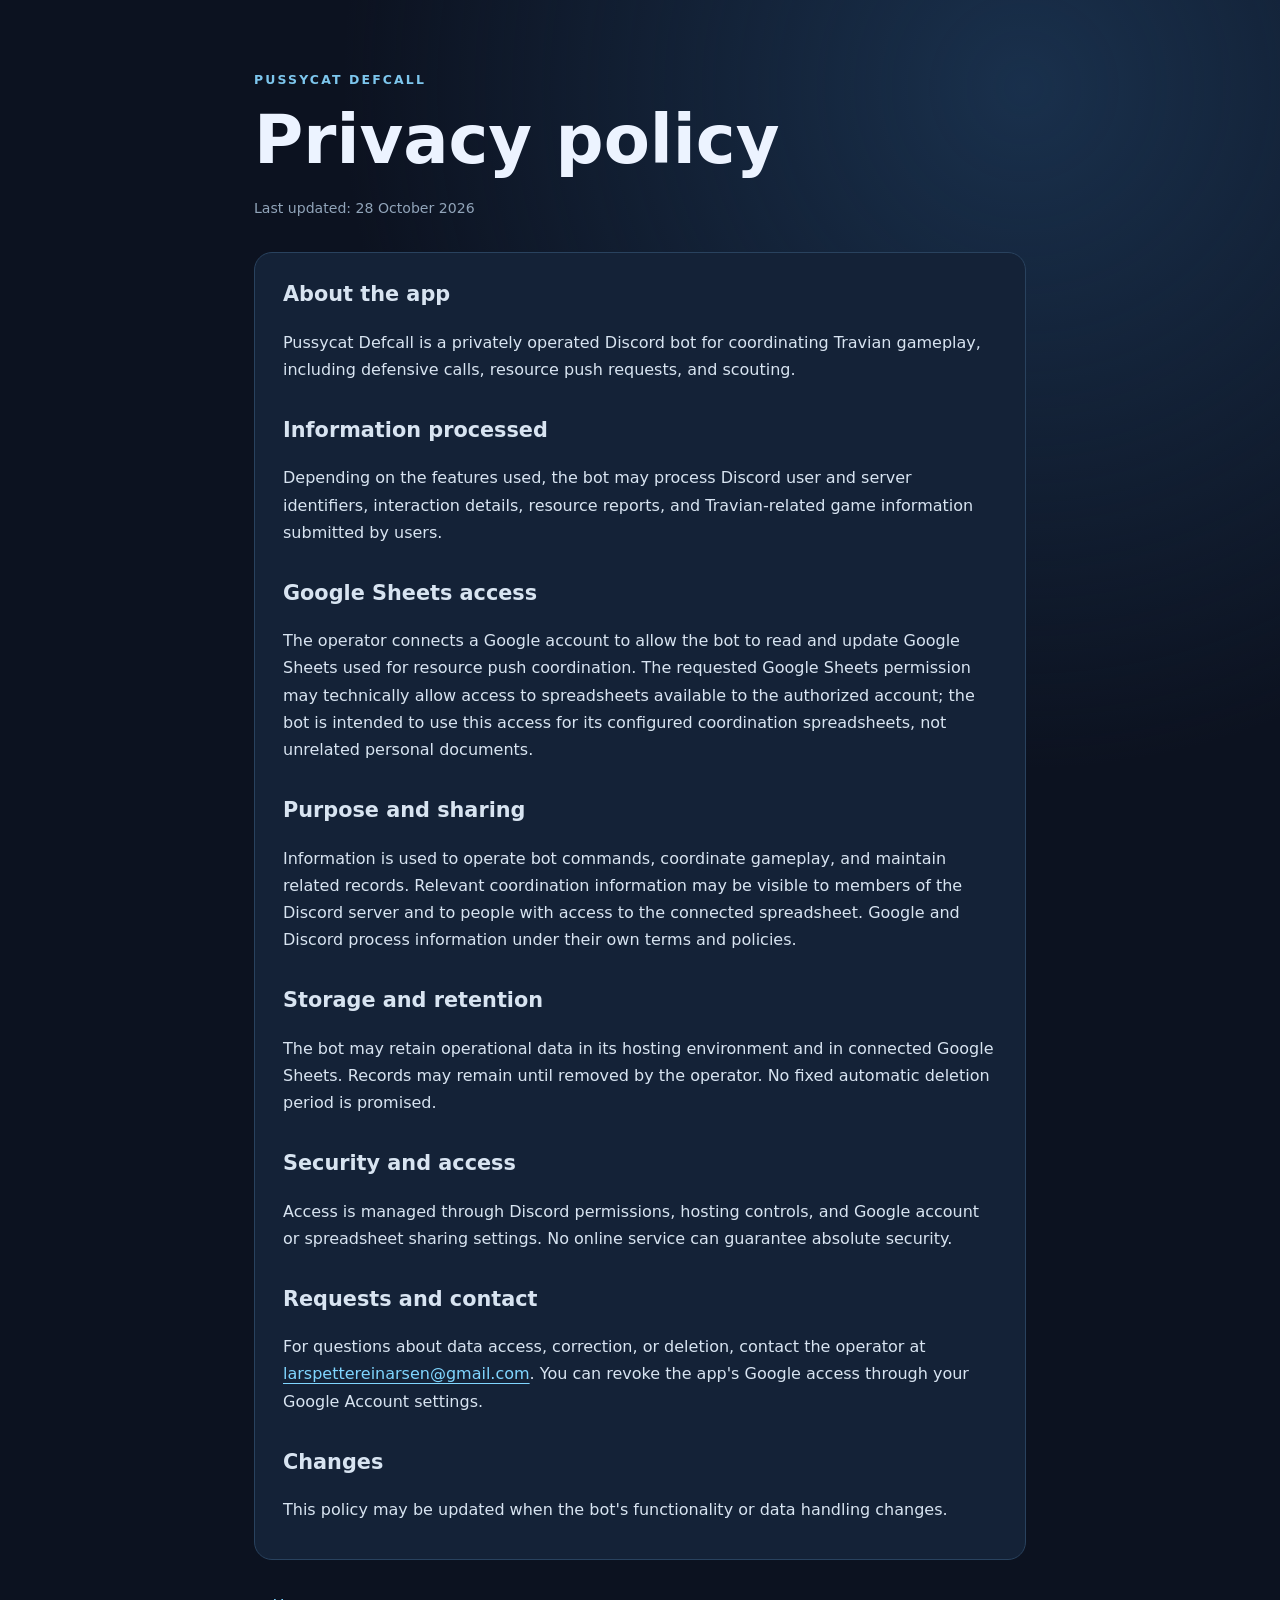
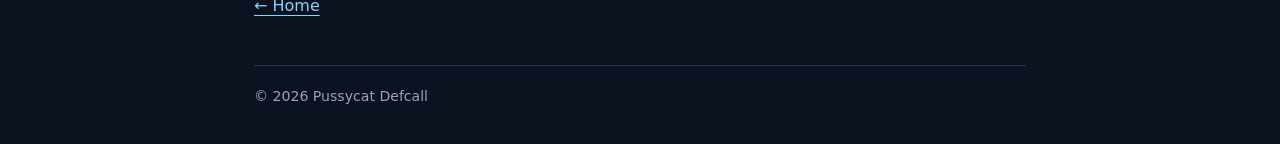
==== privacy.html @ 3d17c468 "Add files via upload" ====
<!doctype html>
<html lang="en"><head><meta charset="utf-8"><meta name="viewport" content="width=device-width,initial-scale=1"><meta name="description" content="Privacy policy for Pussycat Defcall."><title>Privacy Policy · Pussycat Defcall</title><link rel="stylesheet" href="style.css"></head><body><main class="wrap"><div class="eyebrow">PUSSYCAT DEFCALL</div><h1>Privacy policy</h1><p class="muted">Last updated: 28 October 2026</p><section class="panel"><h2>About the app</h2><p>Pussycat Defcall is a privately operated Discord bot for coordinating Travian gameplay, including defensive calls, resource push requests, and scouting.</p><h2>Information processed</h2><p>Depending on the features used, the bot may process Discord user and server identifiers, interaction details, resource reports, and Travian-related game information submitted by users.</p><h2>Google Sheets access</h2><p>The operator connects a Google account to allow the bot to read and update Google Sheets used for resource push coordination. The requested Google Sheets permission may technically allow access to spreadsheets available to the authorized account; the bot is intended to use this access for its configured coordination spreadsheets, not unrelated personal documents.</p><h2>Purpose and sharing</h2><p>Information is used to operate bot commands, coordinate gameplay, and maintain related records. Relevant coordination information may be visible to members of the Discord server and to people with access to the connected spreadsheet. Google and Discord process information under their own terms and policies.</p><h2>Storage and retention</h2><p>The bot may retain operational data in its hosting environment and in connected Google Sheets. Records may remain until removed by the operator. No fixed automatic deletion period is promised.</p><h2>Security and access</h2><p>Access is managed through Discord permissions, hosting controls, and Google account or spreadsheet sharing settings. No online service can guarantee absolute security.</p><h2>Requests and contact</h2><p>For questions about data access, correction, or deletion, contact the operator at <a href="mailto:larspettereinarsen@gmail.com">larspettereinarsen@gmail.com</a>. You can revoke the app's Google access through your Google Account settings.</p><h2>Changes</h2><p>This policy may be updated when the bot's functionality or data handling changes.</p></section><nav><a href="index.html">← Home</a></nav><footer>© 2026 Pussycat Defcall</footer></main></body></html>
---- style.css ----
:root{color-scheme:dark;font-family:Inter,ui-sans-serif,system-ui,-apple-system,Segoe UI,sans-serif;background:#0c1220;color:#ecf3ff}*{box-sizing:border-box}body{margin:0;background:radial-gradient(circle at 80% 5%,#19304c 0,transparent 35%),#0c1220}.wrap{max-width:820px;margin:0 auto;padding:72px 24px 40px}.eyebrow{font-size:.78rem;letter-spacing:.17em;color:#7dc6ed;font-weight:700}h1{font-size:clamp(2.5rem,6vw,4.2rem);line-height:1.12;margin:16px 0 22px}h2{font-size:1.3rem;margin:30px 0 8px}.lead{font-size:1.24rem;color:#bed0e4;line-height:1.65;max-width:680px}.panel{background:#142237;border:1px solid #29425e;border-radius:18px;padding:20px 28px;margin:36px 0;line-height:1.7;color:#d8e4f1}.panel h2:first-child{margin-top:4px}nav{display:flex;gap:24px;flex-wrap:wrap;margin:24px 0}a{color:#80d6ff;text-underline-offset:4px}footer,.muted{color:#91a4b9;font-size:.88rem}footer{border-top:1px solid #273b52;padding-top:22px;margin-top:50px}@media(max-width:520px){.wrap{padding-top:46px}.panel{padding:16px 20px}}
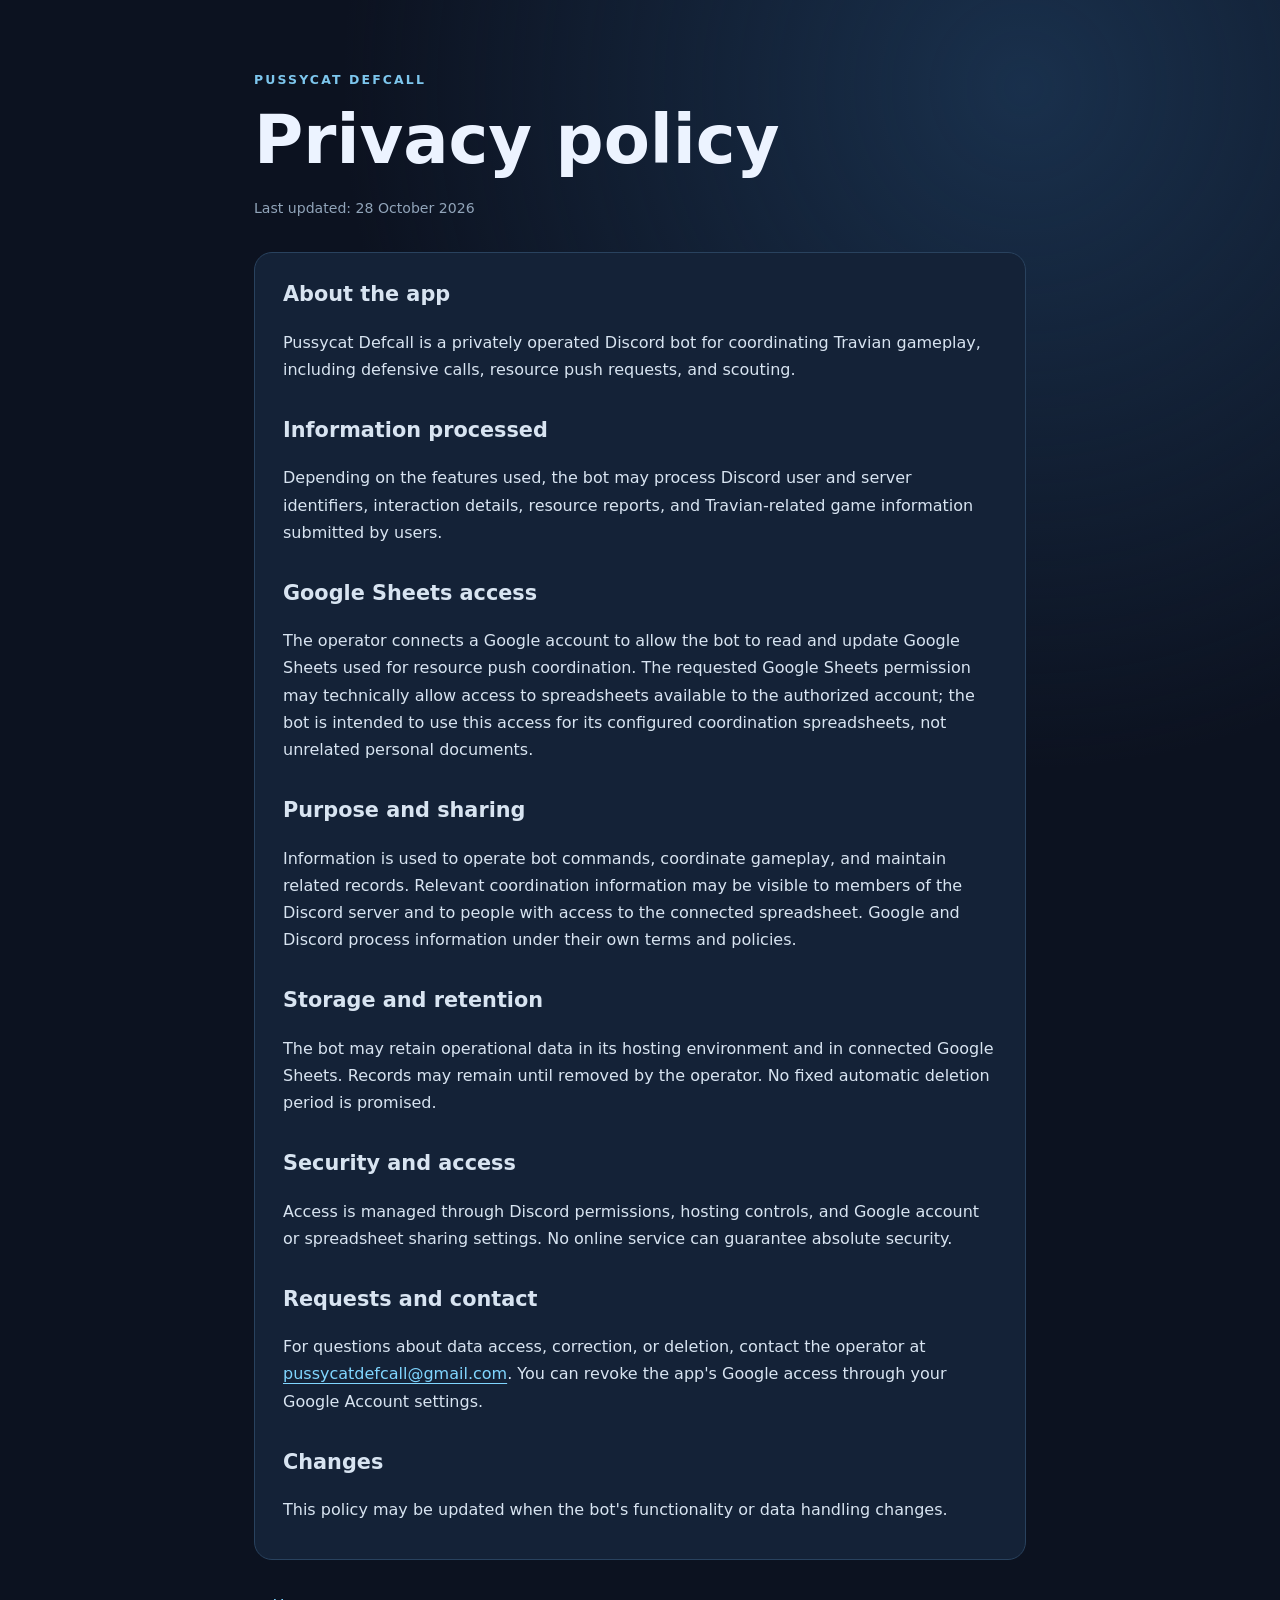
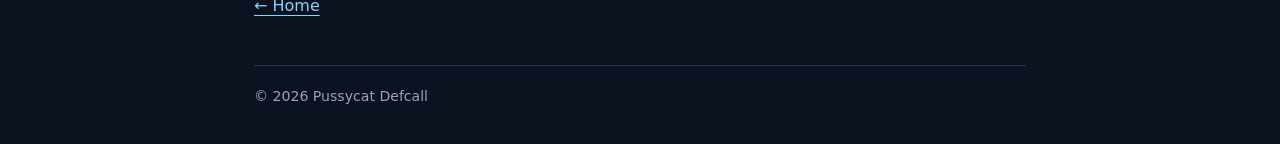
==== commit 0e228383: "Update privacy.html" ====
--- a/privacy.html
+++ b/privacy.html
@@ -1,2 +1,2 @@
 <!doctype html>
-<html lang="en"><head><meta charset="utf-8"><meta name="viewport" content="width=device-width,initial-scale=1"><meta name="description" content="Privacy policy for Pussycat Defcall."><title>Privacy Policy · Pussycat Defcall</title><link rel="stylesheet" href="style.css"></head><body><main class="wrap"><div class="eyebrow">PUSSYCAT DEFCALL</div><h1>Privacy policy</h1><p class="muted">Last updated: 28 October 2026</p><section class="panel"><h2>About the app</h2><p>Pussycat Defcall is a privately operated Discord bot for coordinating Travian gameplay, including defensive calls, resource push requests, and scouting.</p><h2>Information processed</h2><p>Depending on the features used, the bot may process Discord user and server identifiers, interaction details, resource reports, and Travian-related game information submitted by users.</p><h2>Google Sheets access</h2><p>The operator connects a Google account to allow the bot to read and update Google Sheets used for resource push coordination. The requested Google Sheets permission may technically allow access to spreadsheets available to the authorized account; the bot is intended to use this access for its configured coordination spreadsheets, not unrelated personal documents.</p><h2>Purpose and sharing</h2><p>Information is used to operate bot commands, coordinate gameplay, and maintain related records. Relevant coordination information may be visible to members of the Discord server and to people with access to the connected spreadsheet. Google and Discord process information under their own terms and policies.</p><h2>Storage and retention</h2><p>The bot may retain operational data in its hosting environment and in connected Google Sheets. Records may remain until removed by the operator. No fixed automatic deletion period is promised.</p><h2>Security and access</h2><p>Access is managed through Discord permissions, hosting controls, and Google account or spreadsheet sharing settings. No online service can guarantee absolute security.</p><h2>Requests and contact</h2><p>For questions about data access, correction, or deletion, contact the operator at <a href="mailto:larspettereinarsen@gmail.com">larspettereinarsen@gmail.com</a>. You can revoke the app's Google access through your Google Account settings.</p><h2>Changes</h2><p>This policy may be updated when the bot's functionality or data handling changes.</p></section><nav><a href="index.html">← Home</a></nav><footer>© 2026 Pussycat Defcall</footer></main></body></html>
+<html lang="en"><head><meta charset="utf-8"><meta name="viewport" content="width=device-width,initial-scale=1"><meta name="description" content="Privacy policy for Pussycat Defcall."><title>Privacy Policy · Pussycat Defcall</title><link rel="stylesheet" href="style.css"></head><body><main class="wrap"><div class="eyebrow">PUSSYCAT DEFCALL</div><h1>Privacy policy</h1><p class="muted">Last updated: 28 October 2026</p><section class="panel"><h2>About the app</h2><p>Pussycat Defcall is a privately operated Discord bot for coordinating Travian gameplay, including defensive calls, resource push requests, and scouting.</p><h2>Information processed</h2><p>Depending on the features used, the bot may process Discord user and server identifiers, interaction details, resource reports, and Travian-related game information submitted by users.</p><h2>Google Sheets access</h2><p>The operator connects a Google account to allow the bot to read and update Google Sheets used for resource push coordination. The requested Google Sheets permission may technically allow access to spreadsheets available to the authorized account; the bot is intended to use this access for its configured coordination spreadsheets, not unrelated personal documents.</p><h2>Purpose and sharing</h2><p>Information is used to operate bot commands, coordinate gameplay, and maintain related records. Relevant coordination information may be visible to members of the Discord server and to people with access to the connected spreadsheet. Google and Discord process information under their own terms and policies.</p><h2>Storage and retention</h2><p>The bot may retain operational data in its hosting environment and in connected Google Sheets. Records may remain until removed by the operator. No fixed automatic deletion period is promised.</p><h2>Security and access</h2><p>Access is managed through Discord permissions, hosting controls, and Google account or spreadsheet sharing settings. No online service can guarantee absolute security.</p><h2>Requests and contact</h2><p>For questions about data access, correction, or deletion, contact the operator at <a href="mailto:pussycatdefcall@gmail.com">pussycatdefcall@gmail.com</a>. You can revoke the app's Google access through your Google Account settings.</p><h2>Changes</h2><p>This policy may be updated when the bot's functionality or data handling changes.</p></section><nav><a href="index.html">← Home</a></nav><footer>© 2026 Pussycat Defcall</footer></main></body></html>
